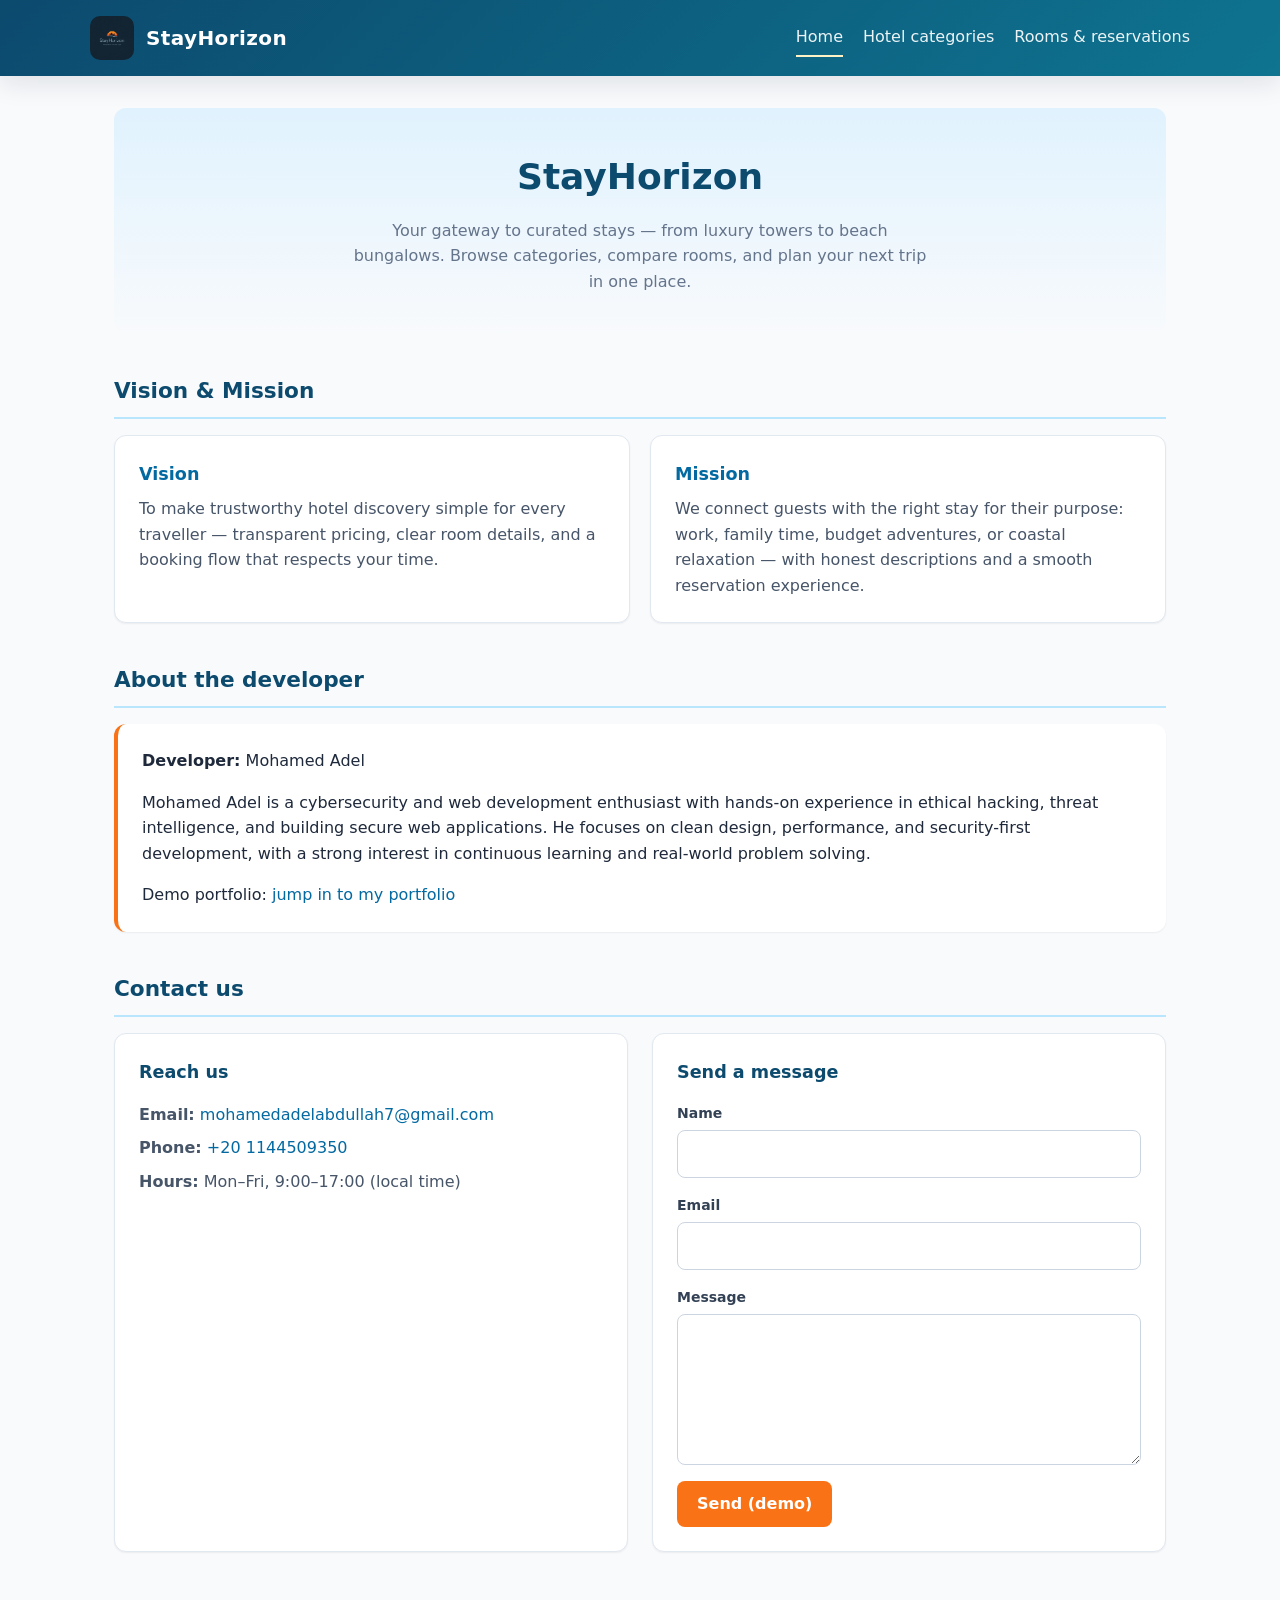
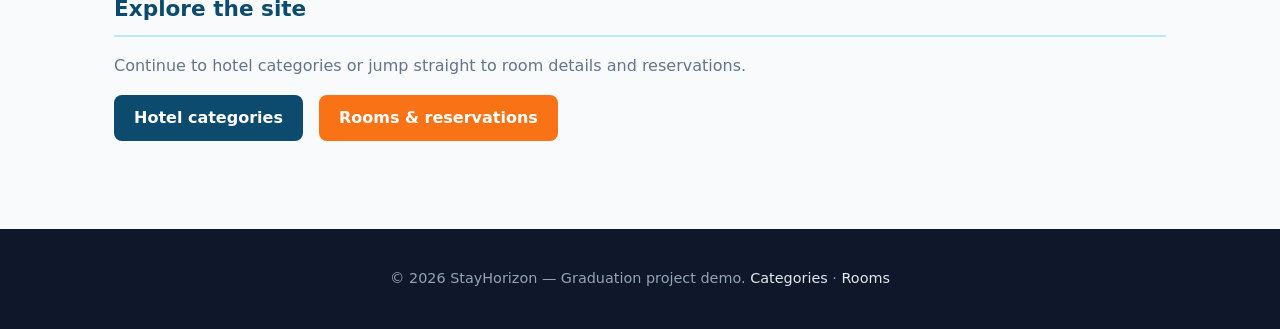
==== index.html @ d3760317 "Add files via upload" ====
<?xml version="1.0" encoding="UTF-8"?>
<!DOCTYPE html PUBLIC "-//W3C//DTD XHTML 1.0 Transitional//EN"
  "http://www.w3.org/TR/xhtml1/DTD/xhtml1-transitional.dtd">
<html xmlns="http://www.w3.org/1999/xhtml" xml:lang="en" lang="en">
  <head>
    <meta http-equiv="Content-Type" content="text/html; charset=UTF-8" />
    <meta name="viewport" content="width=device-width, initial-scale=1.0" />
    <title>StayHorizon — Book Hotels Online</title>
    <link rel="stylesheet" type="text/css" href="css/styles.css" />
    <script type="text/javascript" src="js/app.js" defer="defer"></script>
  </head>
  <body>
    <div class="site-header">
      <div class="site-header__inner">
        <a class="site-logo" href="index.html">
          <img src="Images/LOGOOO.jpg" alt="StayHorizon logo" width="44" height="44" />
          <span class="site-logo__text">StayHorizon</span>
        </a>
        <div class="site-nav">
          <a href="index.html" class="active-nav">Home</a>
          <a href="categories.html">Hotel categories</a>
          <a href="rooms.html">Rooms &amp; reservations</a>
        </div>
      </div>
    </div>

    <div class="main-content">
      <div class="hero">
        <h1 id="site-title-heading">StayHorizon</h1>
        <p>
          Your gateway to curated stays — from luxury towers to beach bungalows. Browse categories,
          compare rooms, and plan your next trip in one place.
        </p>
      </div>

      <div class="section">
        <h2 id="vm-heading">Vision &amp; Mission</h2>
        <div class="vision-mission">
          <div class="vm-card">
            <h3>Vision</h3>
            <p>
              To make trustworthy hotel discovery simple for every traveller — transparent pricing,
              clear room details, and a booking flow that respects your time.
            </p>
          </div>
          <div class="vm-card">
            <h3>Mission</h3>
            <p>
              We connect guests with the right stay for their purpose: work, family time, budget
              adventures, or coastal relaxation — with honest descriptions and a smooth reservation
              experience.
            </p>
          </div>
        </div>
      </div>

      <div class="section">
        <h2 id="about-heading">About the developer</h2>
        <div class="about-dev">
          <p>
            <strong>Developer:</strong> Mohamed Adel
          </p>
          <p>
            Mohamed Adel is a cybersecurity and web development enthusiast with hands-on experience
            in ethical hacking, threat intelligence, and building secure web applications. He focuses
            on clean design, performance, and security-first development, with a strong interest in
            continuous learning and real-world problem solving.
          </p>
          <p>
            Demo portfolio:
            <a href="https://mohamed-adel-portfolio.netlify.app/" target="_blank">
              jump in to my portfolio
            </a>
          </p>
        </div>
      </div>

      <div class="section">
        <h2 id="contact-heading">Contact us</h2>
        <div class="contact-grid">
          <div class="contact-card">
            <h3>Reach us</h3>
            <ul class="contact-list">
              <li>
                <strong>Email:</strong>
                <a href="mailto:mohamedadelabdullah7@gmail.com">mohamedadelabdullah7@gmail.com</a>
              </li>
              <li><strong>Phone:</strong> <a href="https://wa.me/201144509350" target="_blank">+20 1144509350</a></li>
              <li><strong>Hours:</strong> Mon–Fri, 9:00–17:00 (local time)</li>
            </ul>
          </div>
          <div class="contact-card">
            <h3>Send a message</h3>
            <form id="contact-form" action="#" class="contact-form">
              <label for="name">Name</label>
              <input type="text" id="name" name="name" />
              <label for="email">Email</label>
              <input type="email" id="email" name="email" />
              <label for="message">Message</label>
              <textarea id="message" name="message" rows="5" cols="30"></textarea>
              <button type="submit" class="btn btn--primary">Send (demo)</button>
            </form>
          </div>
        </div>
      </div>

      <div class="section">
        <h2 id="nav-pages-heading">Explore the site</h2>
        <p class="page-intro" style="margin-bottom: 0">
          Continue to hotel categories or jump straight to room details and reservations.
        </p>
        <div class="quick-links">
          <a class="btn btn--secondary" href="categories.html">Hotel categories</a>
          <a class="btn btn--primary" href="rooms.html">Rooms &amp; reservations</a>
        </div>
      </div>
    </div>

    <div class="site-footer">
      <p>
        &copy; <span id="y">2026</span> StayHorizon — Graduation project demo.
        <a href="categories.html">Categories</a> ·
        <a href="rooms.html">Rooms</a>
      </p>
    </div>
  </body>
</html>
---- css/styles.css ----
:root {
  --color-ocean: #0c4a6e;
  --color-ocean-light: #0369a1;
  --color-sand: #fef3c7;
  --color-coral: #f97316;
  --color-coral-dark: #ea580c;
  --color-white: #ffffff;
  --color-muted: #64748b;
  --color-surface: #f8fafc;
  --color-card: #ffffff;
  --shadow-sm: 0 1px 2px rgba(15, 23, 42, 0.06);
  --shadow-md: 0 8px 24px rgba(15, 23, 42, 0.1);
  --radius: 12px;
  --font-sans: "Segoe UI", system-ui, -apple-system, sans-serif;
}

*,
*::before,
*::after {
  box-sizing: border-box;
}

html {
  scroll-behavior: smooth;
}

body {
  margin: 0;
  font-family: var(--font-sans);
  font-size: 1rem;
  line-height: 1.6;
  color: #1e293b;
  background: var(--color-surface);
  display: flex;
  flex-direction: column;
  min-height: 100vh;
}

img {
  max-width: 100%;
  height: auto;
  display: block;
}

a {
  color: var(--color-ocean-light);
  text-decoration: none;
}

a:hover {
  text-decoration: underline;
}

a:focus,
button:focus,
input:focus,
textarea:focus,
select:focus {
  outline: 2px solid var(--color-coral);
  outline-offset: 2px;
}

.site-header {
  background: linear-gradient(135deg, var(--color-ocean) 0%, #0e7490 100%);
  color: var(--color-white);
  padding: 1rem 1.5rem;
  box-shadow: var(--shadow-md);
}

.site-header__inner {
  max-width: 1100px;
  margin: 0 auto;
  display: flex;
  flex-wrap: wrap;
  align-items: center;
  justify-content: space-between;
  gap: 1rem;
}

.site-logo {
  display: flex;
  align-items: center;
  gap: 0.75rem;
  color: inherit;
  text-decoration: none;
}

.site-logo:hover {
  text-decoration: none;
  opacity: 0.95;
}

.site-logo img {
  flex-shrink: 0;
  width: 44px;
  height: 44px;
  object-fit: cover;
  border-radius: 10px;
}

.site-logo__text {
  font-weight: 700;
  font-size: 1.25rem;
  letter-spacing: 0.02em;
}

.site-nav {
  display: flex;
  flex-wrap: wrap;
  gap: 0.5rem 1.25rem;
}

.site-nav a {
  color: rgba(255, 255, 255, 0.92);
  font-weight: 500;
  text-decoration: none;
  padding: 0.35rem 0;
  border-bottom: 2px solid transparent;
}

.site-nav a:hover,
.site-nav a.active-nav {
  border-bottom: 2px solid var(--color-sand);
  text-decoration: none;
}

.main-content {
  flex: 1;
  width: 100%;
  max-width: 1100px;
  margin: 0 auto;
  padding: 2rem 1.5rem 3rem;
}

.page-title {
  font-size: 1.75rem;
  color: var(--color-ocean);
  margin: 0 0 0.5rem;
}

.page-intro {
  color: var(--color-muted);
  margin: 0 0 2rem;
  max-width: 65ch;
}

.hero {
  text-align: center;
  padding: 2.5rem 1rem;
  background: linear-gradient(180deg, #e0f2fe 0%, var(--color-surface) 100%);
  border-radius: var(--radius);
  margin-bottom: 2.5rem;
}

.hero h1 {
  font-size: clamp(1.75rem, 4vw, 2.25rem);
  color: var(--color-ocean);
  margin: 0 0 0.75rem;
}

.hero p {
  margin: 0 auto;
  max-width: 36rem;
  color: var(--color-muted);
}

.section {
  margin-bottom: 2.5rem;
}

.section h2 {
  font-size: 1.35rem;
  color: var(--color-ocean);
  margin: 0 0 1rem;
  padding-bottom: 0.5rem;
  border-bottom: 2px solid #bae6fd;
}

.vision-mission {
  display: grid;
  gap: 1.25rem;
}

@media (min-width: 640px) {
  .vision-mission {
    grid-template-columns: 1fr 1fr;
  }
}

.vm-card {
  background: var(--color-card);
  padding: 1.5rem;
  border-radius: var(--radius);
  box-shadow: var(--shadow-sm);
  border: 1px solid #e2e8f0;
}

.vm-card h3 {
  margin: 0 0 0.5rem;
  font-size: 1.1rem;
  color: var(--color-ocean-light);
}

.vm-card p {
  margin: 0;
  color: #475569;
}

.about-dev {
  background: var(--color-card);
  padding: 1.5rem;
  border-radius: var(--radius);
  box-shadow: var(--shadow-sm);
  border-left: 4px solid var(--color-coral);
}

.about-dev p {
  margin: 0 0 1rem;
}

.about-dev p:last-child {
  margin-bottom: 0;
}

.contact-grid {
  display: grid;
  gap: 1.5rem;
}

@media (min-width: 720px) {
  .contact-grid {
    grid-template-columns: 1fr 1fr;
  }
}

.contact-card {
  background: var(--color-card);
  padding: 1.5rem;
  border-radius: var(--radius);
  box-shadow: var(--shadow-sm);
  border: 1px solid #e2e8f0;
}

.contact-card h3 {
  margin: 0 0 1rem;
  font-size: 1.1rem;
  color: var(--color-ocean);
}

.contact-list {
  list-style: none;
  margin: 0;
  padding: 0;
}

.contact-list li {
  margin-bottom: 0.5rem;
  color: #475569;
}

.contact-form label {
  display: block;
  font-weight: 600;
  font-size: 0.875rem;
  margin-bottom: 0.35rem;
  color: #334155;
}

.contact-form input,
.contact-form textarea {
  width: 100%;
  padding: 0.65rem 0.75rem;
  border: 1px solid #cbd5e1;
  border-radius: 8px;
  font: inherit;
  margin-bottom: 1rem;
}

.contact-form textarea {
  min-height: 100px;
  resize: vertical;
}

.btn {
  display: inline-block;
  padding: 0.65rem 1.25rem;
  font: inherit;
  font-weight: 600;
  border: none;
  border-radius: 8px;
  cursor: pointer;
  text-decoration: none;
  transition: background 0.15s, transform 0.1s;
}

.btn:hover {
  text-decoration: none;
}

.btn--primary {
  background: var(--color-coral);
  color: var(--color-white);
}

.btn--primary:hover {
  background: var(--color-coral-dark);
}

.btn--secondary {
  background: var(--color-ocean);
  color: var(--color-white);
}

.btn--secondary:hover {
  background: var(--color-ocean-light);
}

.quick-links {
  display: flex;
  flex-wrap: wrap;
  gap: 1rem;
  margin-top: 1rem;
}

.quick-links .btn {
  text-align: center;
}

.categories-intro {
  text-align: center;
  margin-bottom: 2rem;
}

.category-grid {
  display: grid;
  gap: 1.25rem;
  grid-template-columns: 1fr;
}

@media (min-width: 600px) {
  .category-grid {
    grid-template-columns: repeat(2, 1fr);
  }
}

@media (min-width: 900px) {
  .category-grid {
    grid-template-columns: repeat(3, 1fr);
  }
}

.category-card {
  position: relative;
  display: block;
  border-radius: var(--radius);
  overflow: hidden;
  min-height: 180px;
  text-decoration: none;
  color: var(--color-white);
  box-shadow: var(--shadow-md);
  transition: transform 0.2s, box-shadow 0.2s;
}

.category-card:hover {
  transform: translateY(-4px);
  box-shadow: 0 16px 40px rgba(15, 23, 42, 0.18);
  text-decoration: none;
}

.category-card__bg {
  position: absolute;
  inset: 0;
  background-size: cover;
  background-position: center;
}

.category-card__overlay {
  position: absolute;
  inset: 0;
  background: linear-gradient(180deg, transparent 0%, rgba(15, 23, 42, 0.85) 100%);
}

.category-card__content {
  position: absolute;
  bottom: 0;
  left: 0;
  right: 0;
  padding: 1.25rem;
}

.category-card__content h2 {
  margin: 0 0 0.25rem;
  font-size: 1.25rem;
  color: var(--color-white);
  border: none;
  padding: 0;
}

.category-card__content p {
  margin: 0;
  font-size: 0.875rem;
  opacity: 0.9;
}

.cat-luxury .category-card__bg {
  background-image: url("../Images/cat-luxury.jpg");
}

.cat-business .category-card__bg {
  background-image: url("../Images/cat-business.jpg");
}

.cat-family .category-card__bg {
  background-image: url("../Images/cat-family.jpg");
}

.cat-budget .category-card__bg {
  background-image: url("../Images/cat-budget.jpg");
}

.cat-beach .category-card__bg {
  background-image: url("../Images/cat-beach.jpg");
}

.filter-bar {
  display: flex;
  flex-wrap: wrap;
  gap: 0.5rem;
  margin-bottom: 1.5rem;
}

.filter-bar a {
  padding: 0.5rem 1rem;
  border-radius: 999px;
  background: #e2e8f0;
  color: #334155;
  font-weight: 500;
  text-decoration: none;
}

.filter-bar a:hover,
.filter-bar a.is-active {
  background: var(--color-ocean);
  color: var(--color-white);
  text-decoration: none;
}

.room-list {
  display: flex;
  flex-direction: column;
  gap: 2rem;
}

.room-card {
  display: grid;
  gap: 1.25rem;
  background: var(--color-card);
  border-radius: var(--radius);
  overflow: hidden;
  box-shadow: var(--shadow-sm);
  border: 1px solid #e2e8f0;
}

@media (min-width: 700px) {
  .room-card {
    grid-template-columns: 280px 1fr;
  }
}

.room-card__image {
  aspect-ratio: 4 / 3;
  background: #e2e8f0;
}

.room-card__image img {
  width: 100%;
  height: 100%;
  object-fit: cover;
}

.room-card__body {
  padding: 1.25rem 1.25rem 1.5rem;
}

.room-card__body h2 {
  margin: 0 0 0.5rem;
  font-size: 1.2rem;
  color: var(--color-ocean);
  border: none;
  padding: 0;
}

.room-meta {
  font-weight: 700;
  color: var(--color-coral-dark);
  margin-bottom: 0.75rem;
}

.room-features {
  margin: 0 0 1rem;
  padding-left: 1.25rem;
  color: #475569;
}

.room-features li {
  margin-bottom: 0.25rem;
}

.reservation-panel {
  margin-top: 2.5rem;
  padding: 1.75rem;
  background: linear-gradient(135deg, #ecfeff 0%, #fff7ed 100%);
  border-radius: var(--radius);
  border: 1px solid #bae6fd;
}

.reservation-panel h2 {
  margin: 0 0 1rem;
  font-size: 1.25rem;
  color: var(--color-ocean);
  border: none;
  padding: 0;
}

.reserve-rows {
  display: flex;
  flex-direction: column;
  gap: 1rem;
}

.reserve-row {
  display: flex;
  flex-wrap: wrap;
  align-items: center;
  gap: 0.75rem 1.5rem;
  padding: 1rem;
  background: var(--color-white);
  border-radius: 8px;
  border: 1px solid #e2e8f0;
}

.reserve-row label {
  display: flex;
  align-items: center;
  gap: 0.5rem;
  font-weight: 600;
  cursor: pointer;
  min-width: 200px;
}

.reserve-row input[type="number"] {
  width: 4.5rem;
  padding: 0.4rem 0.5rem;
  border-radius: 6px;
  border: 1px solid #cbd5e1;
  font: inherit;
}

.reserve-row .row-price {
  margin-left: auto;
  font-weight: 600;
  color: var(--color-ocean);
}

.total-line {
  margin-top: 1.25rem;
  padding-top: 1rem;
  border-top: 2px dashed #94a3b8;
  display: flex;
  justify-content: space-between;
  align-items: center;
  font-size: 1.15rem;
}

.total-line strong {
  color: var(--color-coral-dark);
  font-size: 1.35rem;
}

.site-footer {
  background: #0f172a;
  color: #94a3b8;
  padding: 1.5rem;
  text-align: center;
  font-size: 0.9rem;
  margin-top: auto;
}

.site-footer a {
  color: #e2e8f0;
}
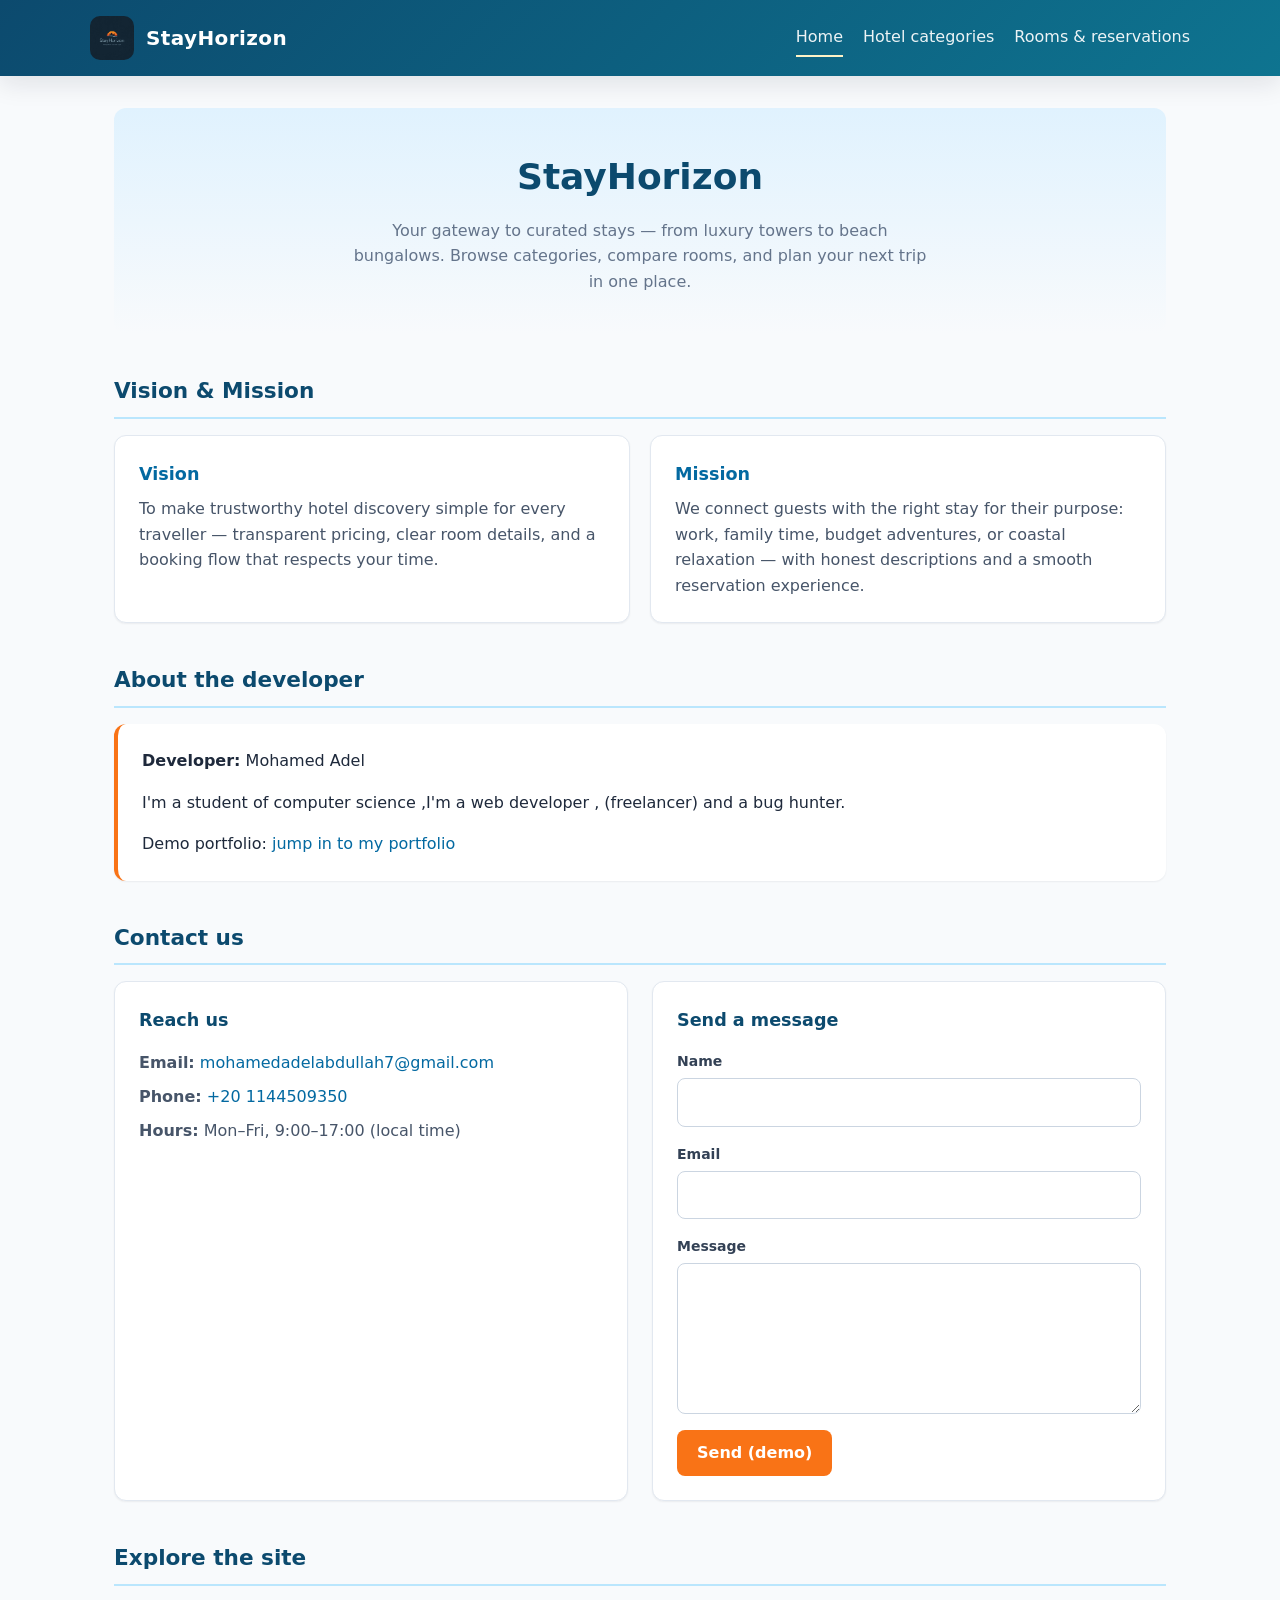
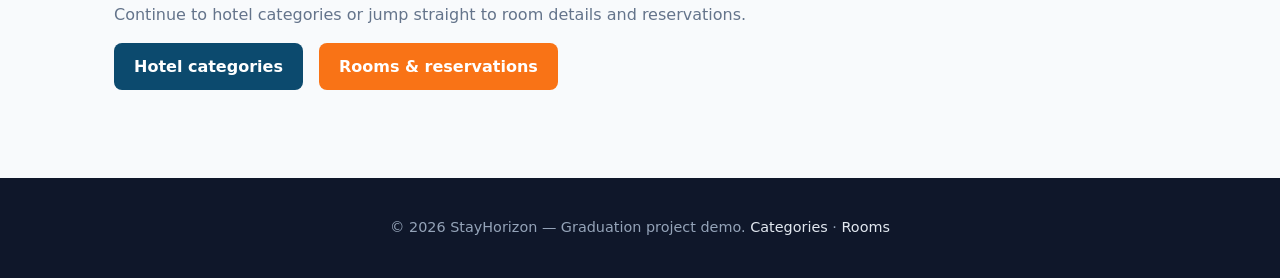
==== commit cbda74ba: "Revise developer description in index.html Updated personal description to reflect current status an" ====
--- a/index.html
+++ b/index.html
@@ -61,10 +61,7 @@
             <strong>Developer:</strong> Mohamed Adel
           </p>
           <p>
-            Mohamed Adel is a cybersecurity and web development enthusiast with hands-on experience
-            in ethical hacking, threat intelligence, and building secure web applications. He focuses
-            on clean design, performance, and security-first development, with a strong interest in
-            continuous learning and real-world problem solving.
+            I'm a student of computer science ,I'm a web developer , (freelancer) and a bug hunter.
           </p>
           <p>
             Demo portfolio:
@@ -124,4 +121,4 @@
       </p>
     </div>
   </body>
-</html>+</html>
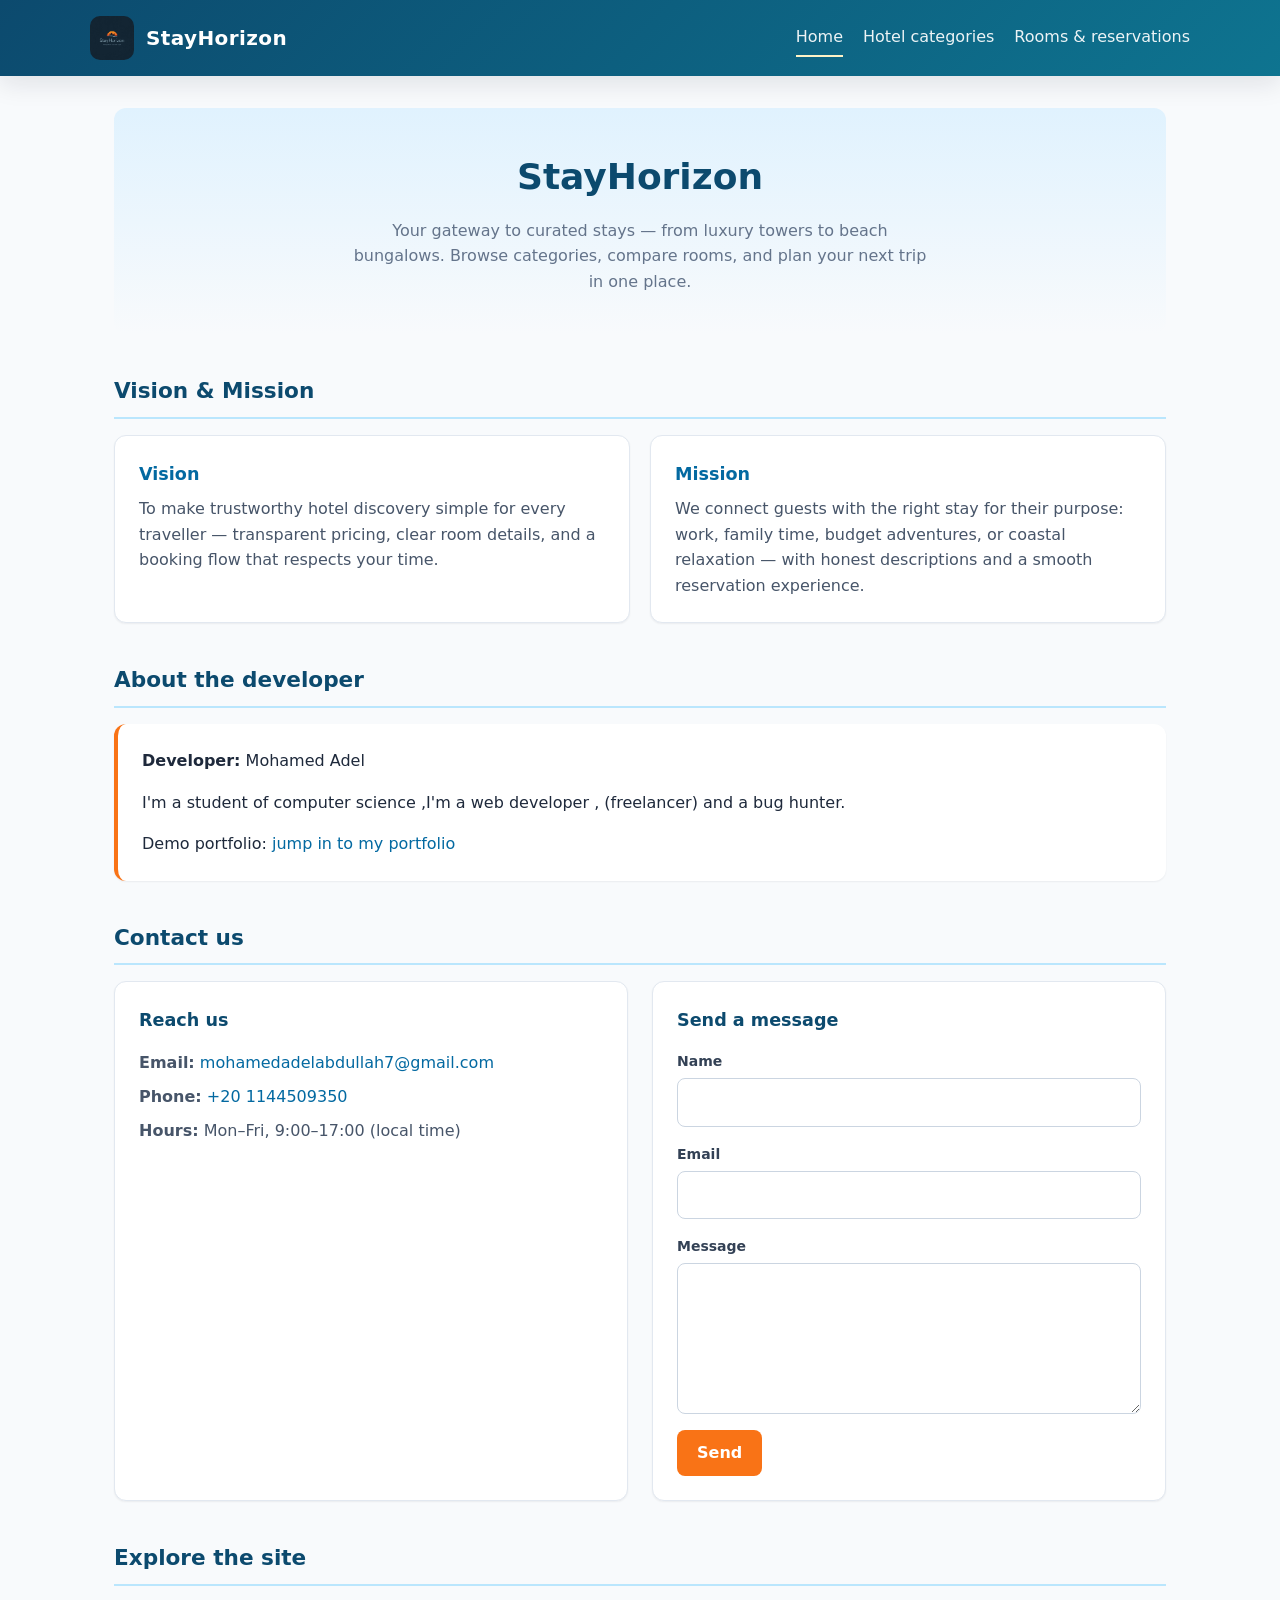
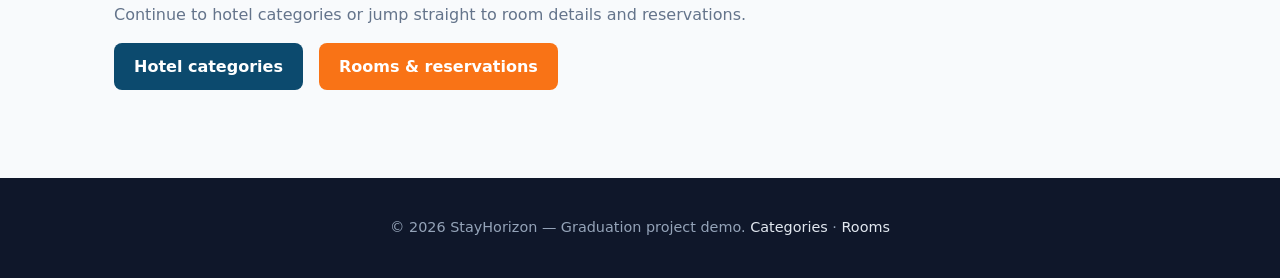
==== commit 23d19f13: "Remove '(demo)' from submit button text" ====
--- a/index.html
+++ b/index.html
@@ -95,7 +95,7 @@
               <input type="email" id="email" name="email" />
               <label for="message">Message</label>
               <textarea id="message" name="message" rows="5" cols="30"></textarea>
-              <button type="submit" class="btn btn--primary">Send (demo)</button>
+              <button type="submit" class="btn btn--primary">Send</button>
             </form>
           </div>
         </div>
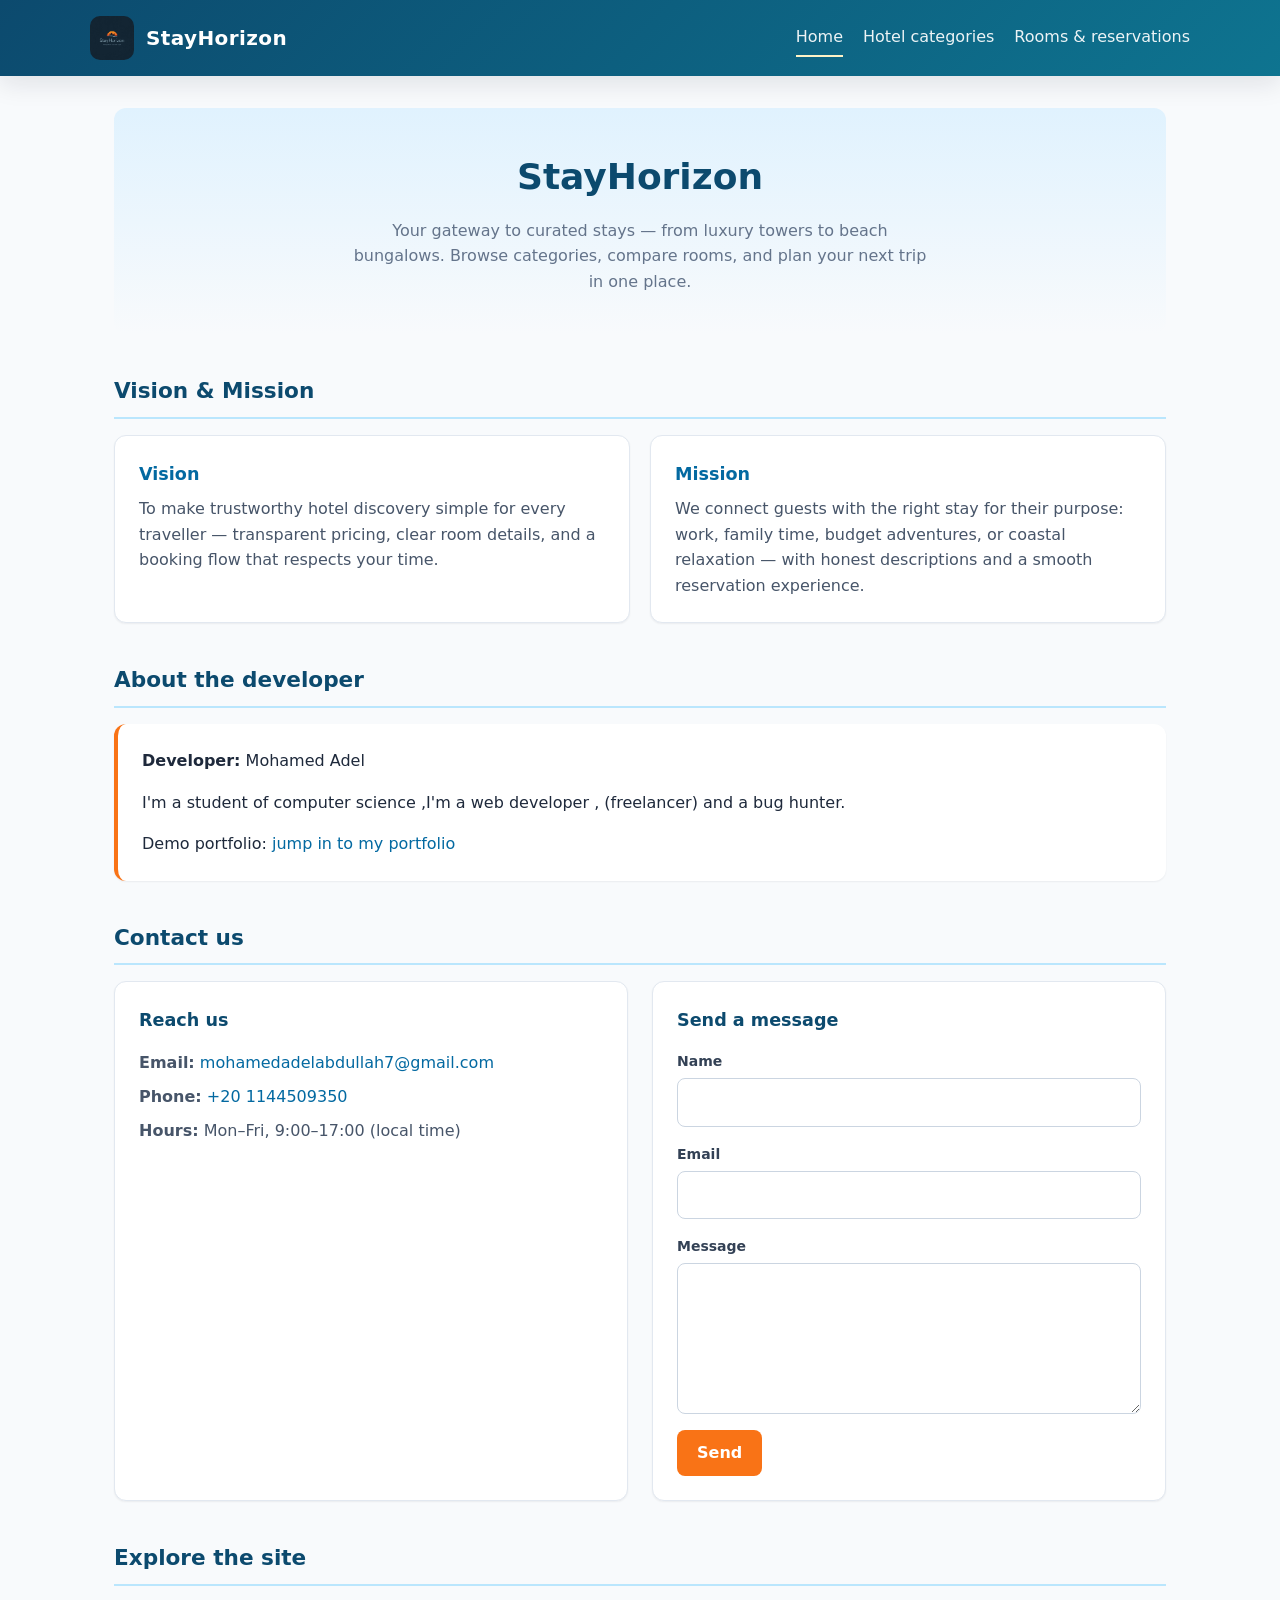
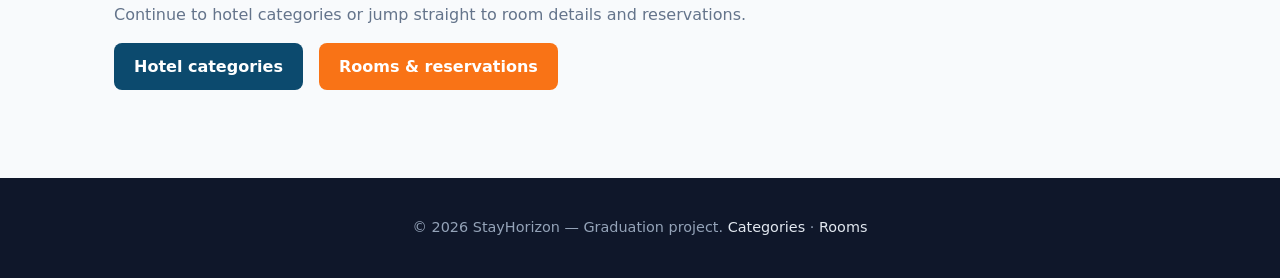
==== commit 1bbbe4b7: "Update footer text for graduation project" ====
--- a/index.html
+++ b/index.html
@@ -115,7 +115,7 @@
 
     <div class="site-footer">
       <p>
-        &copy; <span id="y">2026</span> StayHorizon — Graduation project demo.
+        &copy; <span id="y">2026</span> StayHorizon — Graduation project.
         <a href="categories.html">Categories</a> ·
         <a href="rooms.html">Rooms</a>
       </p>
